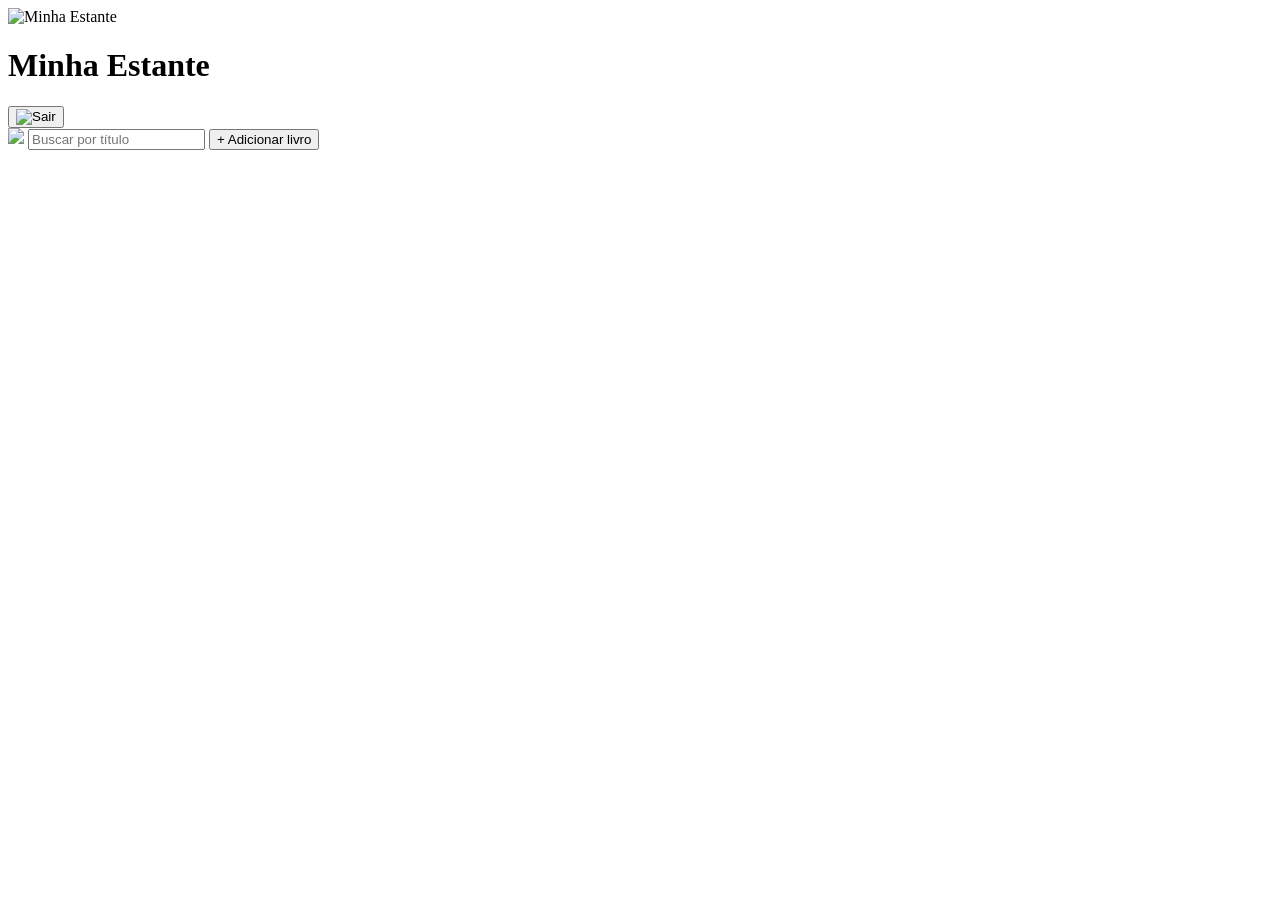
==== src/index/index.html @ b71e8bc6 "Add initial HTML structure for index page" ====
<!doctype html>
<html lang="en">
    <head>
        <meta charset="UTF-8" />
        <meta
            name="viewport"
            content="width=device-width, initial-scale=1.0, maximum-scale=1"
        />
        <title>Minha Estante</title>
        <link rel="preconnect" href="https://fonts.googleapis.com" />
        <link rel="preconnect" href="https://fonts.gstatic.com" crossorigin />
        <link
            href="https://fonts.googleapis.com/css2?family=Inter:wght@400;500;600;700&display=swap"
            rel="stylesheet"
        />
        <link rel="stylesheet" href="/index/index.css" />
        <link
            href="https://fonts.googleapis.com/css2?family=Droid+Serif&display=swap"
            rel="stylesheet"
        />
    </head>

    <body>
        <!-- HOME -->
        <div id="app-screen">
            <header class="topbar">
                <div class="container topbar-inner">
                    <div class="brand">
                        <div class="brand-logo">
                            <img
                                src="logo-secundaria.png"
                                alt="Minha Estante"
                            />
                        </div>
                        <h1>Minha Estante</h1>
                    </div>
                    <div class="topbar-actions">
                        <div class="user-info">
                            <button
                                id="btn-logout"
                                class="btn btn-ghost btn-sm"
                            >
                                <img src="logout.png" alt="Sair" class="icon" />
                            </button>
                        </div>
                    </div>
                </div>
            </header>

            <main class="container main">
                <div class="search-wrap">
                    <img src="search.png" class="icon-search" />
                    <input
                        id="search"
                        type="search"
                        placeholder="Buscar por título"
                    />
                    <button id="btn-novo" class="btn btn-primary">
                        + Adicionar livro
                    </button>
                </div>

                <div class="stats" id="stats"></div>

                <div id="list" class="grid"></div>
                <div id="empty" class="empty hidden"></div>
            </main>
        </div>

        <script type="module" src="/index/index.js"></script>
    </body>
</html>
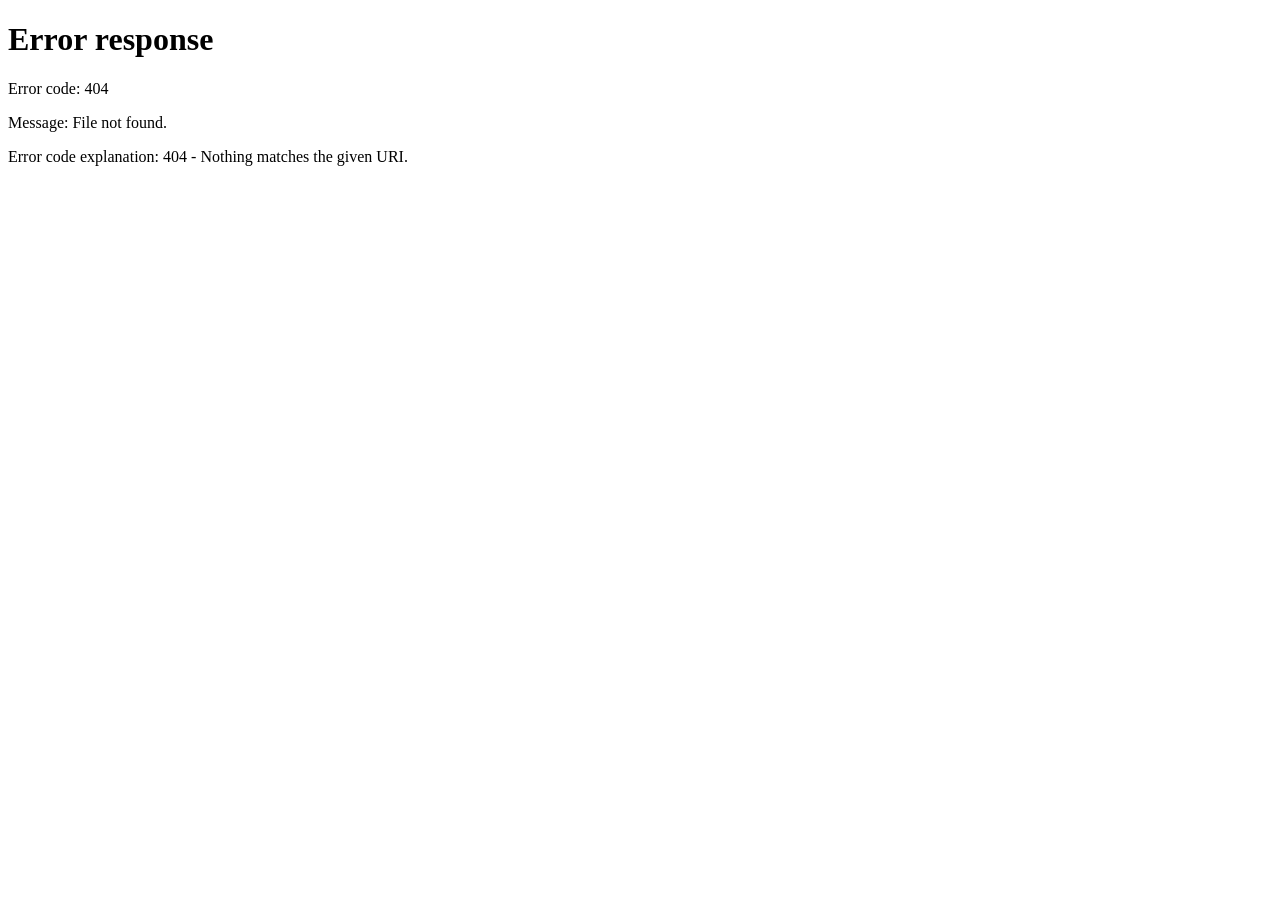
==== commit 99511a10: "Update stylesheet and script paths in index.html" ====
--- a/src/index/index.html
+++ b/src/index/index.html
@@ -13,7 +13,7 @@
             href="https://fonts.googleapis.com/css2?family=Inter:wght@400;500;600;700&display=swap"
             rel="stylesheet"
         />
-        <link rel="stylesheet" href="/index/index.css" />
+        <link rel="stylesheet" href="index.css" />
         <link
             href="https://fonts.googleapis.com/css2?family=Droid+Serif&display=swap"
             rel="stylesheet"
@@ -67,6 +67,6 @@
             </main>
         </div>
 
-        <script type="module" src="/index/index.js"></script>
+        <script type="module" src="index.js"></script>
     </body>
 </html>
--- a/src/index/index.css
+++ b/src/index/index.css
@@ -0,0 +1,573 @@
+*,
+*::before,
+*::after {
+  box-sizing: border-box;
+}
+
+body {
+  font-family: 'Droid Serif', serif;
+  background: #ECE7F0;
+  color: #30395A;
+  -webkit-font-smoothing: antialiased;
+  min-height: 100vh;
+}
+
+button {
+  font-family: 'Droid Serif', serif;
+  cursor: pointer;
+}
+
+h1,
+h2,
+h3,
+p {
+  margin: 0;
+}
+
+.container {
+  max-width: 72rem;
+  margin: 0 auto;
+  padding: 0 1.25rem;
+  background-color: #ECE7F0;
+}
+
+.hidden {
+  display: none !important;
+}
+
+/* TOPBAR */
+.topbar {
+  background: #ECE7F0;
+  border-bottom: 1px solid #D8D1DF;
+}
+
+.topbar-inner {
+  display: flex;
+  align-items: center;
+  justify-content: space-between;
+  gap: 1rem;
+  padding-top: 1.5rem;
+  padding-bottom: 1.5rem;
+  flex-wrap: wrap;
+}
+
+.topbar-actions {
+  display: flex;
+  align-items: center;
+  gap: 1rem;
+}
+
+.user-info {
+  display: flex;
+  align-items: center;
+  gap: 0.5rem;
+  padding-right: 1rem;
+  border-right: 1px solid #e7e5e4;
+}
+
+.brand {
+  display: flex;
+  align-items: center;
+  gap: 0.75rem;
+}
+
+.brand-logo {
+  width: 60px;
+  height: auto;
+  background: transparent;
+  display: flex;
+  align-items: center;
+  justify-content: center;
+}
+
+.brand-logo img {
+  width: 100%;
+  height: auto;
+}
+
+.brand h1 {
+  font-size: 1.375rem;
+  font-weight: 600;
+  letter-spacing: -0.02em;
+  font-family: 'Droid Serif', serif;
+  color: #30395A;
+}
+
+/* BUTTONS */
+.btn {
+  border: 0;
+  border-radius: 0.5rem;
+  padding: 0.625rem 1rem;
+  font-size: 0.875rem;
+  font-weight: 500;
+  transition: background-color 0.15s, transform 0.05s;
+}
+
+.btn:active {
+  transform: translateY(1px);
+}
+
+.btn-sm {
+  padding: 0.4rem 0.75rem;
+  font-size: 0.8rem;
+}
+
+.btn-block {
+  width: 100%;
+}
+
+.btn-primary {
+  background: #30395A;
+  color: #fff;
+}
+
+.btn-primary:hover {
+  background: #3A4468;
+}
+
+.btn-ghost {
+  background: transparent;
+  color: #445077;
+}
+
+.btn-ghost:hover {
+  background: #f5f5f4;
+}
+
+/* ICONS */
+
+.icon {
+  width: 20px;
+  height: 20px;
+}
+
+.icon-btn {
+  background: transparent;
+  border: 0;
+  padding: 0.4rem 0.55rem;
+  border-radius: 0.375rem;
+  color: #78716c;
+  font-size: 0.95rem;
+}
+
+.icon-btn:hover {
+  background: #f5f5f4;
+  color: #1c1917;
+}
+
+/* MAIN */
+.main {
+  padding-top: 2rem;
+  padding-bottom: 3rem;
+}
+
+/* STATS */
+.stats {
+  display: flex;
+  gap: 0.5rem;
+  margin-bottom: 1rem;
+}
+
+.stat {
+  padding: 0.4rem 0.7rem;
+  border-radius: 999px;
+  font-size: 0.8rem;
+  display: inline-flex;
+  align-items: center;
+  gap: 6px;
+  color: #766C93;
+  border: none;
+  background-color: #E4DEED;
+}
+
+.stat:hover {
+  background-color: #E2D6F5;
+}
+
+.stat.active {
+  background-color: #30395A;
+  color: #fff;
+}
+
+.stat-head {
+  display: flex;
+  align-items: center;
+  justify-content: space-between;
+}
+
+.stat-label {
+  font-size: 0.75rem;
+  text-transform: none;
+  letter-spacing: normal;
+}
+
+.stat-value {
+  margin-top: 0;
+  font-size: 0.75rem;
+  font-weight: 500;
+}
+
+/* SEARCH */
+.search-wrap {
+  position: relative;
+  margin-bottom: 1.5rem;
+  display: flex;
+  align-items: center;
+  gap: 10px;
+}
+
+.icon-search {
+  position: absolute;
+  left: 10px;
+  top: 50%;
+  transform: translateY(-50%);
+  width: 16px;
+  height: 16px;
+}
+
+#search {
+  width: 100%;
+  padding: 0.75rem 1rem 0.75rem 2.4rem;
+  border-radius: 0.5rem;
+  border: 1px solid #e7e5e4;
+  background: #fff;
+  font-size: 0.875rem;
+  outline: none;
+  transition: border-color 0.15s, box-shadow 0.15s;
+  flex: 1;
+}
+
+#search:focus {
+  border-color: #a8a29e;
+  box-shadow: 0 0 0 3px rgba(28, 25, 23, 0.08);
+}
+
+/* GRID */
+.grid {
+  display: grid;
+  gap: 1rem;
+  grid-template-columns: 1fr;
+}
+
+/* CARD */
+.card {
+  background: #fff;
+  border: 1px solid #e7e5e4;
+  border-radius: 0.75rem;
+  padding: 1.25rem;
+  display: flex;
+  flex-direction: column;
+  transition: box-shadow 0.2s;
+}
+
+.card:hover {
+  box-shadow: 0 4px 12px rgba(0, 0, 0, 0.06);
+}
+
+.card-head {
+  display: flex;
+  justify-content: flex-start;
+  align-items: flex-start;
+  gap: 0.75rem;
+  margin-bottom: 0.5rem;
+}
+
+.card-actions {
+  display: flex;
+  gap: 0.25rem;
+  opacity: 0;
+  transition: opacity 0.15s;
+  margin-left: auto;
+}
+
+.card:hover .card-actions {
+  opacity: 1;
+}
+
+.card-title {
+  font-size: 1.05rem;
+  font-weight: 600;
+  line-height: 1.3;
+  color: #30395A;
+  font-family: 'Droid Serif', serif;
+}
+
+.card-author {
+  font-size: 0.875rem;
+  color: #766C93;
+  margin-top: 2px;
+}
+
+.card-meta {
+  display: flex;
+  flex-wrap: wrap;
+  gap: 0.25rem 1rem;
+  margin-top: 0.65rem;
+  font-size: 0.75rem;
+  color: #766C93;
+}
+
+.card-review {
+  margin-top: 0.75rem;
+  font-size: 0.875rem;
+  color: #766C93;
+  line-height: 1.5;
+  display: -webkit-box;
+  overflow: hidden;
+}
+
+.card-stars {
+  margin-top: 0.35rem;
+}
+
+/* STATUS BADGE */
+.badges {
+  display: inline-flex;
+  align-items: center;
+  gap: 0.3rem;
+  font-size: 0.72rem;
+  font-weight: 500;
+  padding: 0.25rem 0.6rem;
+  border-radius: 999px;
+  border: 1px solid;
+}
+
+.badge {
+  padding: 0.4rem 0.7rem;
+  border-radius: 999px;
+  font-size: 0.8rem;
+  display: inline-flex;
+  align-items: center;
+  gap: 6px;
+  color: #766C93;
+  border: none;
+  background-color: #E4DEED;
+}
+
+/* STARS */
+.stars {
+  display: flex;
+  gap: 0.25rem;
+  align-items: center;
+}
+
+.stars button {
+  background: transparent;
+  border: 0;
+  padding: 0;
+  font-size: 1.5rem;
+  line-height: 1;
+  color: #d6d3d1;
+  transition: transform 0.1s, color 0.1s;
+}
+
+.stars button:hover {
+  transform: scale(1.1);
+}
+
+.stars button.filled {
+  color: #f59e0b;
+}
+
+.stars.readonly button {
+  cursor: default;
+  font-size: 1rem;
+}
+
+.stars.readonly button:hover {
+  transform: none;
+}
+
+/* EMPTY STATE */
+.empty {
+  text-align: center;
+  padding: 4rem 1rem;
+  border: 1px dashed #d6d3d1;
+  border-radius: 0.75rem;
+  background: #fff;
+}
+
+.empty-icon {
+  width: 3.5rem;
+  height: 3.5rem;
+  margin: 0 auto 1rem;
+  border-radius: 999px;
+  background: #f5f5f4;
+  display: flex;
+  align-items: center;
+  justify-content: center;
+  font-size: 1.5rem;
+}
+
+.empty h3 {
+  font-size: 1rem;
+  font-weight: 600;
+  color: #30395A;
+}
+
+.empty p {
+  font-size: 0.875rem;
+  color: #30395A;
+  margin: 0.4rem auto 0;
+  max-width: 28rem;
+}
+
+.empty .btn {
+  margin-top: 1.25rem;
+}
+
+/* MODAL */
+.modal {
+  position: fixed;
+  inset: 0;
+  display: flex;
+  align-items: center;
+  justify-content: center;
+  padding: 1rem;
+  z-index: 50;
+}
+
+.modal-backdrop {
+  position: absolute;
+  inset: 0;
+  background: rgba(28, 25, 23, 0.4);
+  backdrop-filter: blur(2px);
+}
+
+.modal-card {
+  position: relative;
+  background: #fff;
+  border-radius: 1rem;
+  width: 100%;
+  max-width: 32rem;
+  max-height: 90vh;
+  overflow-y: auto;
+  box-shadow: 0 20px 50px rgba(0, 0, 0, 0.15);
+}
+
+.modal-sm {
+  max-width: 26rem;
+}
+
+.modal-head {
+  display: flex;
+  align-items: center;
+  justify-content: space-between;
+  padding: 1rem 1.5rem;
+  border-bottom: 1px solid #f5f5f4;
+  position: sticky;
+  top: 0;
+  background: #fff;
+}
+
+.modal-head h2 {
+  font-size: 1.05rem;
+  font-weight: 600;
+}
+
+.modal-body {
+  padding: 1.5rem;
+  display: flex;
+  flex-direction: column;
+  gap: 1rem;
+}
+
+/* FORM */
+.field {
+  display: flex;
+  flex-direction: column;
+  gap: 0.4rem;
+}
+
+.field>span {
+  font-size: 0.875rem;
+  font-weight: 500;
+  color: #30395A;
+}
+
+.field input,
+.field textarea {
+  width: 100%;
+  padding: 0.625rem 0.75rem;
+  border-radius: 0.5rem;
+  border: 1px solid #e7e5e4;
+  background: #fff;
+  font-size: 0.875rem;
+  font-family: 'Droid Serif', serif;
+  outline: none;
+  transition: border-color 0.15s, box-shadow 0.15s;
+}
+
+.field input:focus,
+.field textarea:focus {
+  border-color: #a8a29e;
+  box-shadow: 0 0 0 3px rgba(28, 25, 23, 0.08);
+}
+
+.field textarea {
+  resize: vertical;
+}
+
+.row {
+  display: grid;
+  grid-template-columns: 1fr 1fr;
+  gap: 0.75rem;
+}
+
+.status-pick {
+  display: grid;
+  grid-template-columns: repeat(3, 1fr);
+  gap: 0.5rem;
+}
+
+.status-pick button {
+  padding: 0.6rem 0.5rem;
+  border-radius: 0.5rem;
+  border: 1px solid #e7e5e4;
+  background: #fff;
+  font-size: 0.85rem;
+  font-weight: 500;
+  color: #44403c;
+  transition: background 0.15s, color 0.15s, border-color 0.15s;
+}
+
+.status-pick button:hover {
+  background: #fafaf9;
+}
+
+.status-pick button.active {
+  color: #fff;
+  border-color: transparent;
+}
+
+.status-pick button.active[data-status="lendo"] {
+  background: #f59e0b;
+}
+
+.status-pick button.active[data-status="quero"] {
+  background: #0284c7;
+}
+
+.status-pick button.active[data-status="lido"] {
+  background: #059669;
+}
+
+.form-actions {
+  display: flex;
+  justify-content: flex-end;
+  gap: 0.5rem;
+  padding-top: 0.5rem;
+}
+
+/* LOGOUT */
+#btn-logout {
+  display: inline-flex;
+  align-items: center;
+  gap: 6px;
+}
+
+#btn-logout img {
+  width: 20px;
+  height: 20px;
+  object-fit: contain;
+}
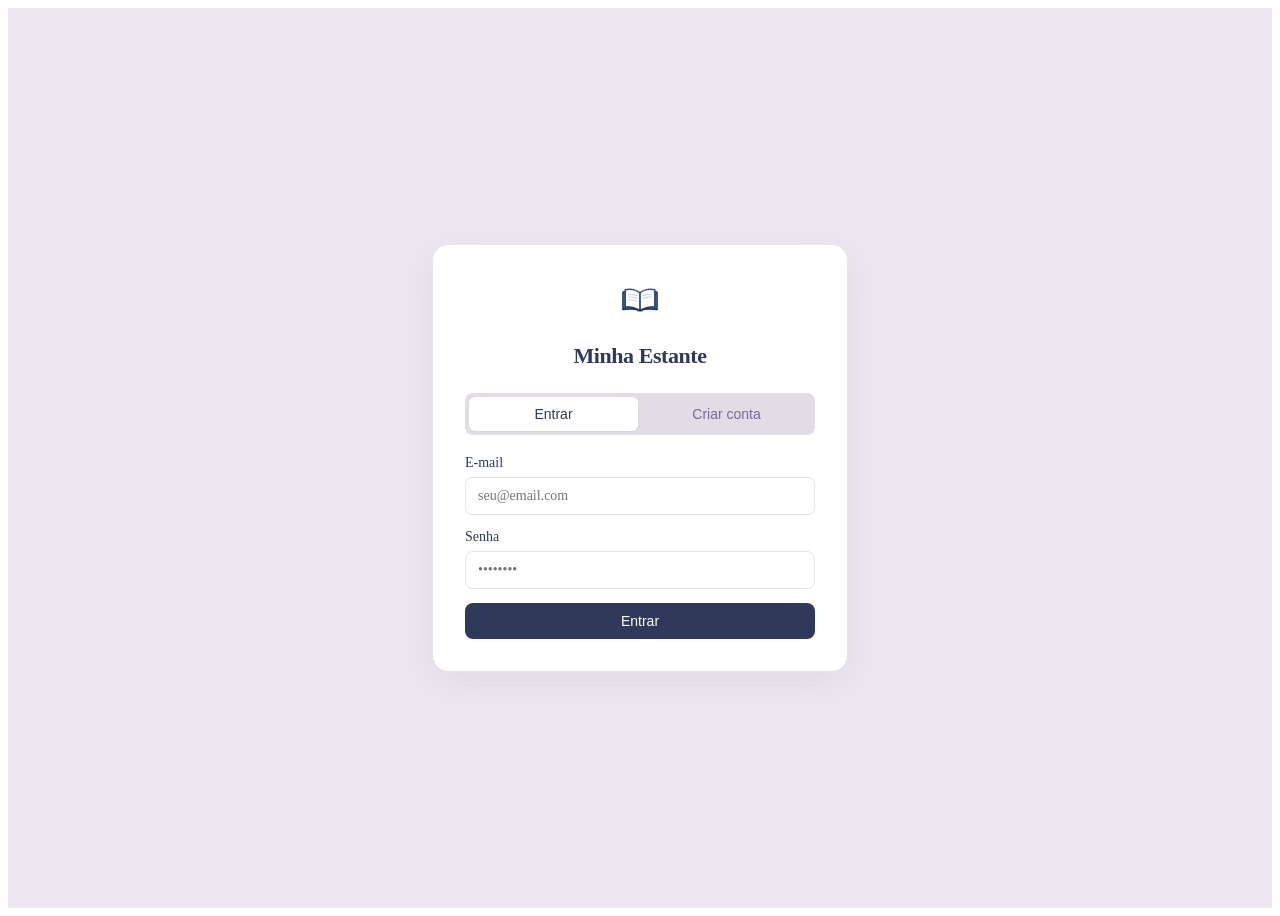
==== commit 0cce2912: "adicionando criacao, exclusao e edicao de livros" ====
--- a/src/index/index.html
+++ b/src/index/index.html
@@ -67,6 +67,88 @@
             </main>
         </div>
 
+        <!-- MODAL: ADICIONAR / EDITAR LIVRO -->
+        <div id="modal-form" class="modal hidden" role="dialog" aria-modal="true" aria-labelledby="modal-form-title">
+            <div class="modal-backdrop" id="modal-form-backdrop"></div>
+            <div class="modal-card">
+                <div class="modal-head">
+                    <h2 id="modal-form-title">Novo livro</h2>
+                    <button class="btn btn-ghost btn-sm" id="btn-form-close" aria-label="Fechar">✕</button>
+                </div>
+                <form id="book-form" class="modal-body" novalidate>
+                    <div class="row">
+                        <label class="field">
+                            <span>Título <span aria-hidden="true">*</span></span>
+                            <input name="title" type="text" required placeholder="Ex: Dom Casmurro" />
+                        </label>
+                        <label class="field">
+                            <span>Autor(a) <span aria-hidden="true">*</span></span>
+                            <input name="author" type="text" required placeholder="Ex: Machado de Assis" />
+                        </label>
+                    </div>
+                    <div class="row">
+                        <label class="field">
+                            <span>Editora</span>
+                            <input name="publisher" type="text" placeholder="Ex: Companhia das Letras" />
+                        </label>
+                        <label class="field">
+                            <span>Idioma</span>
+                            <input name="language" type="text" placeholder="Ex: Português" />
+                        </label>
+                    </div>
+                    <div class="row">
+                        <label class="field">
+                            <span>Ano</span>
+                            <input name="year" type="number" min="1" max="2100" placeholder="Ex: 1899" />
+                        </label>
+                        <label class="field">
+                            <span>Páginas</span>
+                            <input name="pages" type="number" min="1" placeholder="Ex: 256" />
+                        </label>
+                    </div>
+                    <div class="field">
+                        <span>Status</span>
+                        <div class="status-pick" id="status-pick">
+                            <button type="button" data-status="lendo">Lendo</button>
+                            <button type="button" data-status="lido">Lido</button>
+                            <button type="button" data-status="quero">Quero ler</button>
+                        </div>
+                    </div>
+                    <div class="field">
+                        <span>Avaliação</span>
+                        <div id="rating-pick" class="stars"></div>
+                    </div>
+                    <label class="field">
+                        <span>Resumo</span>
+                        <textarea name="review" rows="4" placeholder="Suas impressões sobre o livro..."></textarea>
+                    </label>
+                    <p class="auth-error hidden" id="form-error"></p>
+                    <div class="form-actions">
+                        <button type="button" class="btn btn-ghost" id="btn-form-cancel">Cancelar</button>
+                        <button type="submit" class="btn btn-primary" id="btn-form-submit">Adicionar livro</button>
+                    </div>
+                </form>
+            </div>
+        </div>
+
+        <!-- MODAL: CONFIRMAR EXCLUSÃO -->
+        <div id="modal-delete" class="modal hidden" role="dialog" aria-modal="true" aria-labelledby="modal-delete-title">
+            <div class="modal-backdrop" id="modal-delete-backdrop"></div>
+            <div class="modal-card modal-sm">
+                <div class="modal-head">
+                    <h2 id="modal-delete-title">Excluir livro</h2>
+                    <button class="btn btn-ghost btn-sm" id="btn-delete-close" aria-label="Fechar">✕</button>
+                </div>
+                <div class="modal-body">
+                    <p id="delete-msg" style="font-size:0.9rem; color:#30395A;">Tem certeza que deseja excluir este livro?</p>
+                    <div class="form-actions">
+                        <button type="button" class="btn btn-ghost" id="btn-delete-cancel">Cancelar</button>
+                        <button type="button" class="btn btn-danger" id="btn-delete-confirm">Excluir</button>
+                    </div>
+                </div>
+            </div>
+        </div>
+
         <script type="module" src="index.js"></script>
     </body>
 </html>
--- a/src/index/index.css
+++ b/src/index/index.css
@@ -559,6 +559,15 @@
   padding-top: 0.5rem;
 }
 
+.btn-danger {
+  background: #dc2626;
+  color: #fff;
+}
+
+.btn-danger:hover {
+  background: #b91c1c;
+}
+
 /* LOGOUT */
 #btn-logout {
   display: inline-flex;
